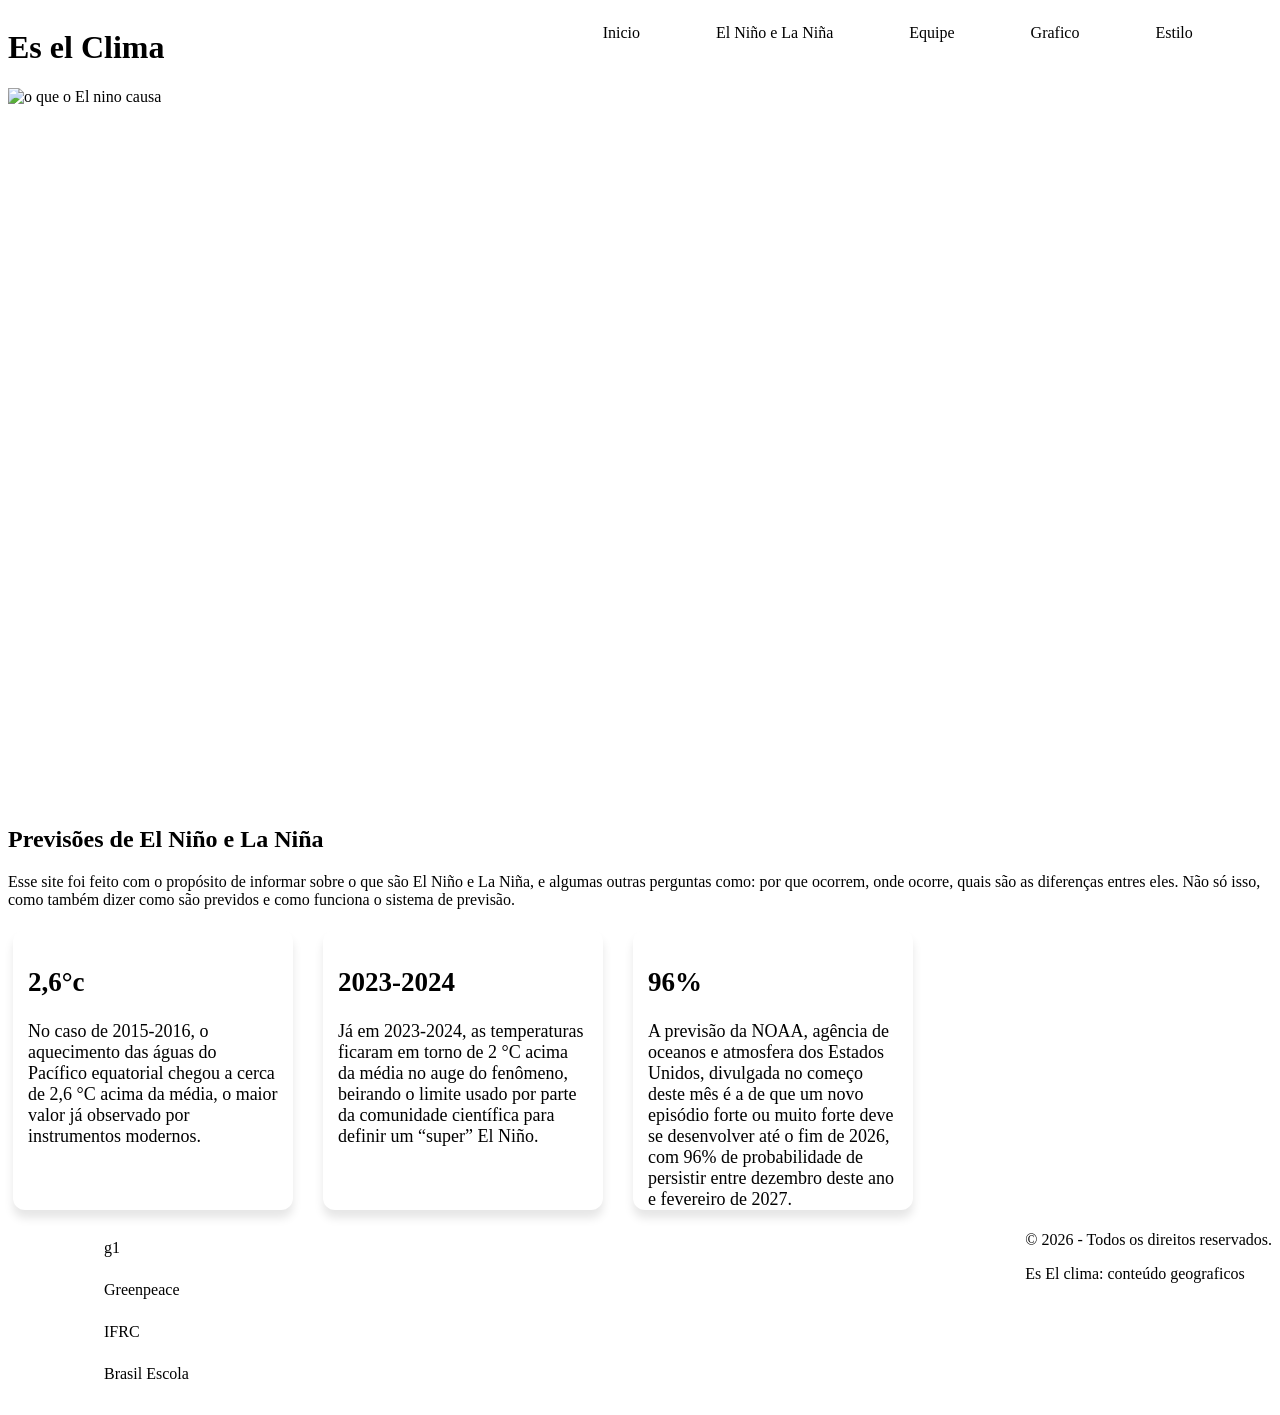
==== index.html @ b206016e "upload" ====
<!DOCTYPE html>
<html lang="pt-BR">
<head>
    <meta charset="UTF-8">
    <meta name="viewport" content="width=device-width, initial-scale=1.0">
    <title>Previsão de Fenômenos Climático</title>
    <link rel="stylesheet" href="style.css">
     <script src="index.js" defer></script>
     <link href="https://cdn.jsdelivr.net/npm/bootstrap@6.0.0-alpha.1/dist/css/bootstrap.min.css" rel="stylesheet" integrity="sha384-B/GM4XqrwHnWXNOWMbloTmrYXZg10cakYGmpfsR/bbzQ6JAJI4ihuyADKLnBgrCe" crossorigin="anonymous">
<script type="module" src="https://cdn.jsdelivr.net/npm/bootstrap@6.0.0-alpha.1/dist/js/bootstrap.bundle.min.js" integrity="sha384-1a/pXj49ZQ1aHEmrJ+gMw1otqoVsYwlEnlD8mIfY2TV03r20Y0CN7uqx1tQogjPL" crossorigin="anonymous"></script>
</head>
<body>
    <header class=" container">
        <h1>Es el Clima</h1>
        <nav >
            <ul><a href="index.html">Inicio</a>
                <a href="conteudo.html">El Niño e La Niña</a>
                <a href="equipe.html">Equipe</a>
                <a href="grafico.html">Grafico</a>
                <a href="guia.html">Estilo</a>
            </ul>
        </nav>
    </header>

    <img src="midia/fotoini.jpg" alt="o que o El nino causa">

    <aside class="container">
    </aside>

    <main class="resumo">
        <section  id="containerC" >
        </section>
    </main>


    <footer class="container">
        <nav class="roda">
         <ul>
           <a href="https://g1.globo.com/meio-ambiente/noticia/2026/05/24/quando-foi-o-ultimo-super-el-nino.ghtml" target="_blank" rel="noopener">g1</a>
           <a href="https://www.greenpeace.org/brasil/blog/super-el-nino-2026/?utm_source=google&utm_medium=grants&utm_campaign=clima&utm_content=grants_superelnino&utm_term=informar&utm_term=el%20ni%C3%B1o&utm_campaign=&utm_source=adwords&utm_medium=ppc&hsa_acc=7235609613&hsa_cam=19664562138&hsa_grp=154393105340&hsa_ad=810469438497&hsa_src=g&hsa_tgt=kwd-48894810&hsa_kw=el%20ni%C3%B1o&hsa_mt=b&hsa_net=adwords&hsa_ver=3&gad_source=1&gad_campaignid=19664562138&gbraid=0AAAAADzBjSPRrRPEooQmXYA5A3c2TYILI&gclid=CjwKCAiAzKvXBhBAEiwABLl9AgkcH08kbX6Fu6uRVzi5Yr_FcmUdh6voyNcCTqRJtJ-9PXe1ySLyURoCgbMQAvD_BwE" target="_blank" rel="noopener">Greenpeace</a>
           <a href="https://www.ifrc.org/es/articulo/el-nino-que-es-y-que-significa-para-los-desastres" target="_blank" rel="noopener">IFRC</a> 
           <a href="https://brasilescola.uol.com.br/geografia/el-nino-e-la-nina.htm#O+que+s%C3%A3o+El+Ni%C3%B1o+e+La+Ni%C3%B1a%3F" target="_blank" rel="noopener">Brasil Escola</a>
         </ul>
     </nav>
     <div class="texfim">
       <p class="textu">© 2026 - Todos os direitos reservados.</p>
       <p class="textd">Es El clima: conteúdo geograficos</p>
    </footer>
</body>
</html>
---- style.css ----
header {
    display: flex;
    justify-content: space-between; 
    align-items: start; 
    width: 95%;
    
}

nav a {
    text-decoration: none;
    color: black;
    margin-left: 40px; 
    padding: 8px 16px;
    border-radius: 50px;
    transition:background-color 0.5s ease;
}

nav a:hover {
    text-decoration: underline;
    background-color: #d1e7dd;
}

footer {
    display: flex;
    justify-content:space-between;
    width:100%;

}

.roda  a{
    text-decoration: none;
    color: black;
    display: block;
    margin-bottom: 8px; 
    padding: 8px 16px;
    border-radius: 50px;
    transition:background-color 0.5s ease;
}


.textfim p{
    display: block;
    margin-bottom: 8 px;
}


.card {
    border-radius: 12px;
    padding: 15px;
    margin: 5px;
    width: 250px;
    height: 250px;
    box-shadow: 0 8px 10px rgba(0, 0, 0, 0.1);
    transition: transform 0.9s ease, box-shadow 0.9s ease, width 0.9s ease;
    background-color:white;
    overflow: hidden;
    cursor: pointer;
    font-size: large;
}

#containerC {
    display: flex;
    flex-wrap:wrap ;
    gap: 20px;
    align-items: center;
    transition: all 0.9s ease;
}

aside {
    height:700px;
}
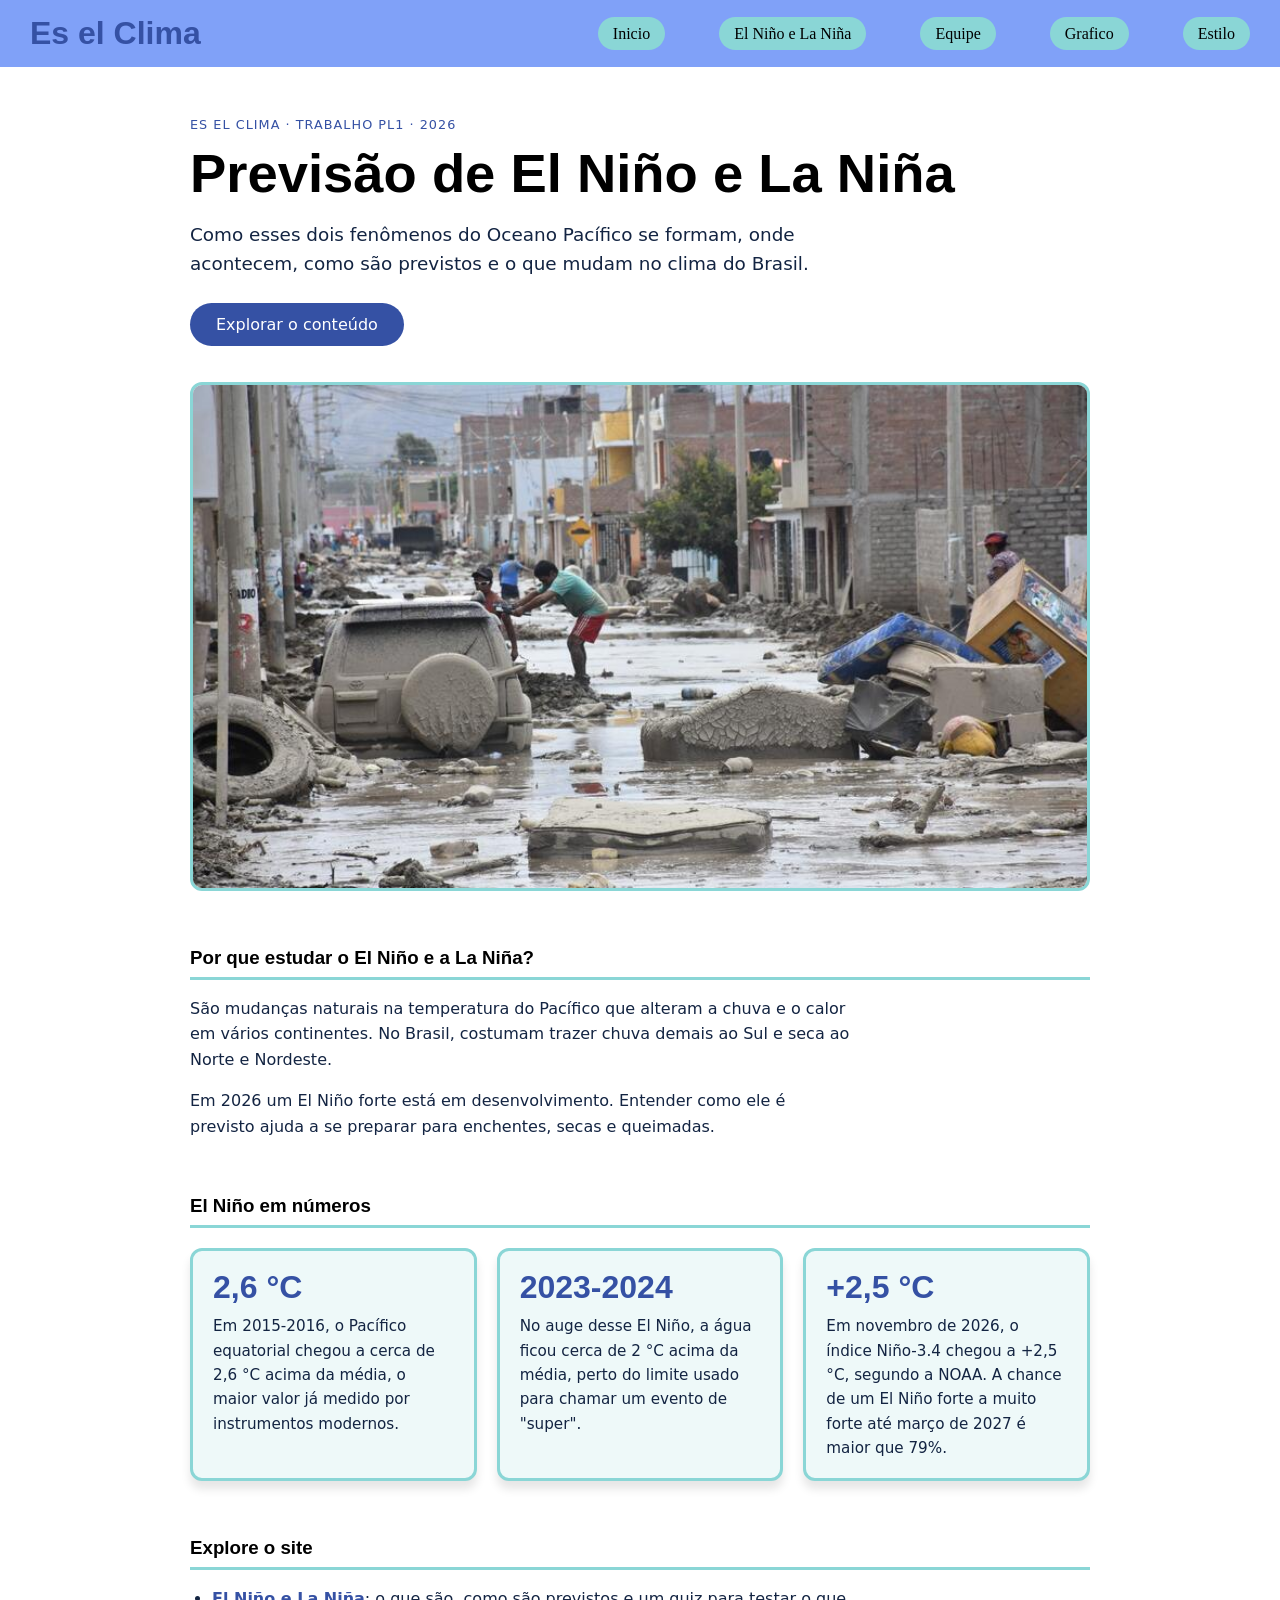
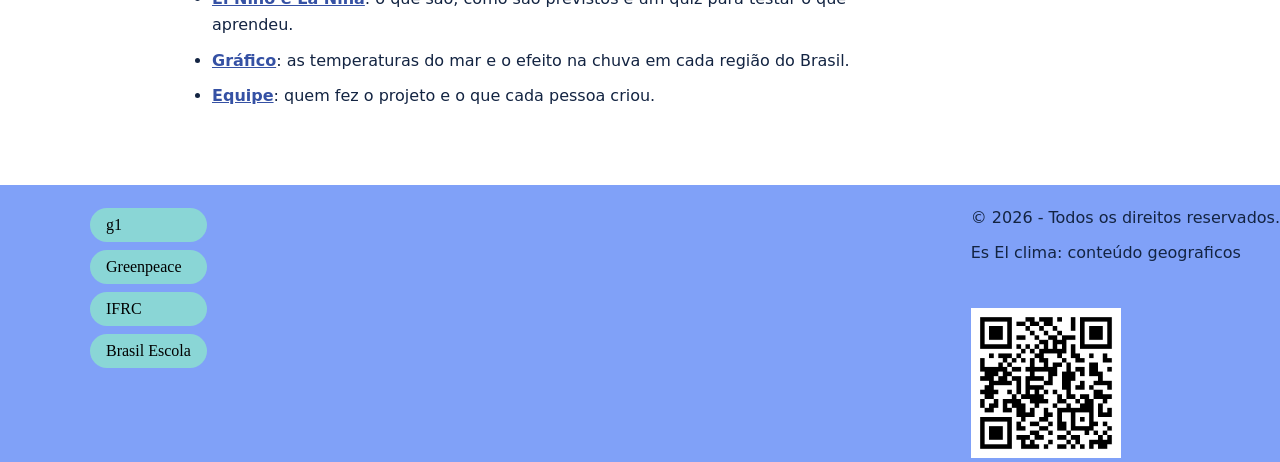
==== commit d3eeb542: "Add files via upload" ====
--- a/index.html
+++ b/index.html
@@ -1,50 +1,85 @@
-<!DOCTYPE html>
-<html lang="pt-BR">
-<head>
-    <meta charset="UTF-8">
-    <meta name="viewport" content="width=device-width, initial-scale=1.0">
-    <title>Previsão de Fenômenos Climático</title>
-    <link rel="stylesheet" href="style.css">
-     <script src="index.js" defer></script>
-     <link href="https://cdn.jsdelivr.net/npm/bootstrap@6.0.0-alpha.1/dist/css/bootstrap.min.css" rel="stylesheet" integrity="sha384-B/GM4XqrwHnWXNOWMbloTmrYXZg10cakYGmpfsR/bbzQ6JAJI4ihuyADKLnBgrCe" crossorigin="anonymous">
-<script type="module" src="https://cdn.jsdelivr.net/npm/bootstrap@6.0.0-alpha.1/dist/js/bootstrap.bundle.min.js" integrity="sha384-1a/pXj49ZQ1aHEmrJ+gMw1otqoVsYwlEnlD8mIfY2TV03r20Y0CN7uqx1tQogjPL" crossorigin="anonymous"></script>
-</head>
-<body>
-    <header class=" container">
-        <h1>Es el Clima</h1>
-        <nav >
-            <ul><a href="index.html">Inicio</a>
-                <a href="conteudo.html">El Niño e La Niña</a>
-                <a href="equipe.html">Equipe</a>
-                <a href="grafico.html">Grafico</a>
-                <a href="guia.html">Estilo</a>
-            </ul>
-        </nav>
-    </header>
-
-    <img src="midia/fotoini.jpg" alt="o que o El nino causa">
-
-    <aside class="container">
-    </aside>
-
-    <main class="resumo">
-        <section  id="containerC" >
-        </section>
-    </main>
-
-
-    <footer class="container">
-        <nav class="roda">
-         <ul>
-           <a href="https://g1.globo.com/meio-ambiente/noticia/2026/05/24/quando-foi-o-ultimo-super-el-nino.ghtml" target="_blank" rel="noopener">g1</a>
-           <a href="https://www.greenpeace.org/brasil/blog/super-el-nino-2026/?utm_source=google&utm_medium=grants&utm_campaign=clima&utm_content=grants_superelnino&utm_term=informar&utm_term=el%20ni%C3%B1o&utm_campaign=&utm_source=adwords&utm_medium=ppc&hsa_acc=7235609613&hsa_cam=19664562138&hsa_grp=154393105340&hsa_ad=810469438497&hsa_src=g&hsa_tgt=kwd-48894810&hsa_kw=el%20ni%C3%B1o&hsa_mt=b&hsa_net=adwords&hsa_ver=3&gad_source=1&gad_campaignid=19664562138&gbraid=0AAAAADzBjSPRrRPEooQmXYA5A3c2TYILI&gclid=CjwKCAiAzKvXBhBAEiwABLl9AgkcH08kbX6Fu6uRVzi5Yr_FcmUdh6voyNcCTqRJtJ-9PXe1ySLyURoCgbMQAvD_BwE" target="_blank" rel="noopener">Greenpeace</a>
-           <a href="https://www.ifrc.org/es/articulo/el-nino-que-es-y-que-significa-para-los-desastres" target="_blank" rel="noopener">IFRC</a> 
-           <a href="https://brasilescola.uol.com.br/geografia/el-nino-e-la-nina.htm#O+que+s%C3%A3o+El+Ni%C3%B1o+e+La+Ni%C3%B1a%3F" target="_blank" rel="noopener">Brasil Escola</a>
-         </ul>
-     </nav>
-     <div class="texfim">
-       <p class="textu">© 2026 - Todos os direitos reservados.</p>
-       <p class="textd">Es El clima: conteúdo geograficos</p>
-    </footer>
-</body>
-</html>+<!DOCTYPE html>
+<html lang="pt-BR">
+<head>
+    <meta charset="UTF-8">
+    <meta name="viewport" content="width=device-width, initial-scale=1.0">
+    <title>Es el Clima | Previsão de El Niño e La Niña</title>
+    <link rel="stylesheet" href="style.css">
+    <script src="index.js" defer></script>
+</head>
+<body>
+    <header>
+        <h1>Es el Clima</h1>
+        <nav>
+            <ul>
+                <a href="index.html">Inicio</a>
+                <a href="conteudo.html">El Niño e La Niña</a>
+                <a href="equipe.html">Equipe</a>
+                <a href="grafico.html">Grafico</a>
+                <a href="guia.html">Estilo</a>
+            </ul>
+        </nav>
+    </header>
+
+    <main class="inicio">
+
+        <!-- ===================== ABERTURA ===================== -->
+        <section class="i-hero">
+            <p class="i-etiqueta">Es el Clima · Trabalho PL1 · 2026</p>
+            <h2>Previsão de El Niño e La Niña</h2>
+            <p class="i-lead">
+                Como esses dois fenômenos do Oceano Pacífico se formam, onde acontecem,
+                como são previstos e o que mudam no clima do Brasil.
+            </p>
+            <a class="i-botao" href="conteudo.html">Explorar o conteúdo</a>
+            <img class="i-capa" src="midia/fotoini.jpg" alt="Rua tomada por lama e entulho depois de uma enchente">
+        </section>
+
+        <!-- ===================== POR QUE ESTUDAR ===================== -->
+        <section class="i-secao" aria-labelledby="t-porque">
+            <h3 id="t-porque">Por que estudar o El Niño e a La Niña?</h3>
+            <p>
+                São mudanças naturais na temperatura do Pacífico que alteram a chuva e o calor
+                em vários continentes. No Brasil, costumam trazer chuva demais ao Sul e seca ao
+                Norte e Nordeste.
+            </p>
+            <p>
+                Em 2026 um El Niño forte está em desenvolvimento. Entender como ele é previsto
+                ajuda a se preparar para enchentes, secas e queimadas.
+            </p>
+        </section>
+
+        <!-- ===================== NÚMEROS (montados pelo index.js) ===================== -->
+        <section class="i-secao" aria-labelledby="t-numeros">
+            <h3 id="t-numeros">El Niño em números</h3>
+            <div class="i-numeros" id="numeros"></div>
+        </section>
+
+        <!-- ===================== EXPLORE ===================== -->
+        <section class="i-secao" aria-labelledby="t-explore">
+            <h3 id="t-explore">Explore o site</h3>
+            <ul class="i-links">
+                <li><a href="conteudo.html">El Niño e La Niña</a>: o que são, como são previstos e um quiz para testar o que aprendeu.</li>
+                <li><a href="grafico.html">Gráfico</a>: as temperaturas do mar e o efeito na chuva em cada região do Brasil.</li>
+                <li><a href="equipe.html">Equipe</a>: quem fez o projeto e o que cada pessoa criou.</li>
+            </ul>
+        </section>
+    </main>
+
+    <footer>
+        <nav class="roda">
+            <ul>
+                <a href="https://g1.globo.com/meio-ambiente/noticia/2026/05/24/quando-foi-o-ultimo-super-el-nino.ghtml" target="_blank" rel="noopener">g1</a>
+                <a href="https://www.greenpeace.org/brasil/blog/super-el-nino-2026/" target="_blank" rel="noopener">Greenpeace</a>
+                <a href="https://www.ifrc.org/es/articulo/el-nino-que-es-y-que-significa-para-los-desastres" target="_blank" rel="noopener">IFRC</a>
+                <a href="https://brasilescola.uol.com.br/geografia/el-nino-e-la-nina.htm" target="_blank" rel="noopener">Brasil Escola</a>
+            </ul>
+        </nav>
+        <div class="texfim">
+            <p class="textu">© 2026 - Todos os direitos reservados.</p>
+            <p class="textd">Es El clima: conteúdo geograficos</p>
+            <img src="midia/qrcode.jpeg" alt="QR code do site" width="150" height="150">
+        </div>
+    </footer>
+</body>
+</html>
--- a/style.css
+++ b/style.css
@@ -1,74 +1,874 @@
-
-
-header {
-    display: flex;
-    justify-content: space-between; 
-    align-items: start; 
-    width: 95%;
-    
-}
-
-nav a {
-    text-decoration: none;
-    color: black;
-    margin-left: 40px; 
-    padding: 8px 16px;
-    border-radius: 50px;
-    transition:background-color 0.5s ease;
-}
-
-nav a:hover {
-    text-decoration: underline;
-    background-color: #d1e7dd;
-}
-
-footer {
-    display: flex;
-    justify-content:space-between;
-    width:100%;
-
-}
-
-.roda  a{
-    text-decoration: none;
-    color: black;
-    display: block;
-    margin-bottom: 8px; 
-    padding: 8px 16px;
-    border-radius: 50px;
-    transition:background-color 0.5s ease;
-}
-
-
-.textfim p{
-    display: block;
-    margin-bottom: 8 px;
-}
-
-
-.card {
-    border-radius: 12px;
-    padding: 15px;
-    margin: 5px;
-    width: 250px;
-    height: 250px;
-    box-shadow: 0 8px 10px rgba(0, 0, 0, 0.1);
-    transition: transform 0.9s ease, box-shadow 0.9s ease, width 0.9s ease;
-    background-color:white;
-    overflow: hidden;
-    cursor: pointer;
-    font-size: large;
-}
-
-#containerC {
-    display: flex;
-    flex-wrap:wrap ;
-    gap: 20px;
-    align-items: center;
-    transition: all 0.9s ease;
-}
-
-aside {
-    height:700px;
-}
-
+@font-face {
+    font-family: "Nofex";
+    src: local("Nofex"), url("fonts/nofex.ttf") format("truetype");
+    font-weight: normal;
+    font-style: normal;
+    font-display: swap;
+}
+
+:root {
+    color-scheme: light;
+
+    --fundo: #FFFFFF;
+    --card: #EEF9F9;
+    --texto: #132442;
+    --texto-2: #3551A4;
+    --link: #3551A4;
+    --borda: #8AD6D6;
+    --destaque: #D6E264;
+    --hover: #132442;
+
+    
+    --texto-destaque: #132442;
+
+    --fonte-texto: "Poppins", system-ui, sans-serif;
+    --fonte-titulo: "Nofex", Impact, "Arial Black", sans-serif;
+}
+
+header {
+    display: flex;
+    justify-content: space-between; 
+    align-items: center; 
+    width: 100%;
+    background-color:#80A1F8;
+    height: auto;
+    padding: 15px 30px; 
+    box-sizing: border-box;
+}
+
+H1, H2, H3, H4
+{
+  font-family: var(--fonte-titulo);
+}
+
+header h1 
+{
+    font-family: var(--fonte-titulo);
+    color: #3551A4;
+    white-space: nowrap;
+    margin: 0;
+}
+
+header h1, header nav, header ul {
+  margin: 0;
+}
+
+nav a {
+    text-decoration: none;
+    color: black;
+    margin-left: 50px; 
+    padding: 8px 15px;
+    border-radius: 50px;
+    transition:background 0.5s ease;
+    background-color: var(--borda);
+}
+
+nav a:hover {
+    text-decoration: underline;
+}
+
+footer {
+    padding-top: 7px;
+    display: flex;
+    justify-content:space-between;
+    width: 100%;
+    background-color:#80A1F8;
+}
+
+.roda  a{
+    text-decoration: none;
+    color: black;
+    display: block;
+    margin-bottom: 8px; 
+    padding: 8px 16px;
+    border-radius: 50px;
+    transition:background-color 0.5s ease;
+}
+
+
+.textfim p{
+    display: block;
+    margin-bottom: 8px;
+}
+
+p
+{
+  font-family: var(--fonte-texto);
+  color: var(--texto);
+}
+
+.card {
+    border-radius: 12px;
+    padding: 15px;
+    margin: 5px;
+    width: 250px;
+    min-height: 280px;
+    height: auto;
+    box-shadow: 0 8px 10px rgba(0, 0, 0, 0.1);
+    transition: transform 0.9s ease, box-shadow 0.9s ease, width 0.9s ease;
+    background-color:white;
+    overflow: hidden;
+    cursor: pointer;
+    font-size: large;
+}
+
+#containerC {
+    display: flex;
+    flex-wrap:wrap ;
+    gap: 20px;
+    align-items: center;
+    transition: all 0.9s ease;
+}
+
+aside {
+    height:700px;
+}
+
+main
+{   
+    background-color: var(--fundo);
+}
+
+.cardmain {
+    height: 70%;
+    width: 70%;
+    border-radius: 12px;
+    padding: 15px;
+    margin-top: 20px;
+    margin-bottom: 20px;
+    box-shadow: 0 8px 10px rgba(0, 0, 0, 0.1);
+    background-color:var(--card);
+    font-size: large;
+    border-style: solid;
+    border-color: var(--borda);
+    justify-content: center;
+    align-items: stretch;
+}
+
+.resumo {
+  display: flex;
+  flex-direction: column;
+  align-items: center;
+  width: 100%;
+  height: auto;
+  gap: 15px;
+}
+
+.cardmain p
+{
+    text-align: start ;
+}
+
+button
+{
+    background-color: var(--borda);
+}
+
+.cardmain h3, h4
+{
+    margin-bottom: 30px;
+    margin-top: 30px;
+}
+
+body {
+  margin: 0;
+  padding: 0;
+}
+
+h2, img
+{
+   
+    margin-top: 30px;
+}
+
+
+.resumo, .cardmain, #containerC {
+    height: auto !important;      /* Faz a caixa esticar para baixo quando um card quebra de linha */
+    min-height: 320px;            /* Mantém um tamanho mínimo bonito quando nenhum card está aberto */
+    padding: 25px 20px;           /* Dá respiro em cima e embaixo para o card não encostar na borda */
+    display: flex;
+    flex-wrap: wrap;              /* Permite que o 3º card desça de forma organizada ao expandir outro */
+    justify-content: center;
+    gap: 20px;
+}
+
+@media (max-width: 768px) {
+  /* === 1. CABEÇALHO E BOTÕES DE CIMA === */
+  header {
+    display: flex !important;
+    flex-direction: column !important;
+    align-items: center !important;
+    height: auto !important;
+    width: 100% !important;
+    padding: 15px 10px !important;
+    gap: 15px !important;
+  }
+
+  header nav {
+    width: 100% !important;
+  }
+
+  header nav ul {
+    display: flex !important;
+    flex-direction: column !important; /* Empilha todos os botões um abaixo do outro */
+    align-items: center !important;
+    gap: 8px !important;
+    padding: 0 !important;
+    margin: 0 !important;
+    list-style: none !important;
+  }
+
+  header nav ul a {
+    display: block !important;
+    width: 220px !important; /* Deixa todos os botões do menu do mesmo tamanho */
+    text-align: center !important;
+    padding: 10px 0 !important;
+    margin: 0 !important;
+  }
+
+  /* === 2. IMAGEM PRINCIPAL (EVITA CORTES E DISTORÇÃO) === */
+  img {
+    max-width: 100% !important;
+    width: 100% !important;
+    height: auto !important; /* Remove a altura fixa que espremia a foto */
+    object-fit: contain !important;
+  }
+
+  /* Mantém o ícone do QR Code pequeno */
+  footer img {
+    width: 120px !important;
+    height: 120px !important;
+  }
+
+  /* === 3. RODAPÉ (EMPILHA BOTÕES EM CIMA E TEXTOS EMBAIXO) === */
+  footer, .rodape, .container {
+    display: flex !important;
+    flex-direction: column !important; /* Coloca .texfim ABAIXO dos botões */
+    align-items: center !important;
+    justify-content: center !important;
+    width: 100% !important;
+    height: auto !important;
+    padding: 20px 15px !important;
+    margin: 0 !important;
+    gap: 20px !important;
+  }
+
+  .roda, .texfim {
+    width: 100% !important;
+    max-width: 100% !important;
+    margin: 0 !important;
+    padding: 0 !important;
+    display: flex !important;
+    flex-direction: column !important;
+    align-items: center !important;
+    text-align: center !important;
+  }
+
+  .roda ul {
+    display: flex !important;
+    flex-direction: column !important;
+    align-items: center !important;
+    gap: 10px !important;
+    padding: 0 !important;
+    margin: 0 !important;
+    width: 100% !important;
+  }
+
+  .roda ul a {
+    display: block !important;
+    width: 220px !important;
+    text-align: center !important;
+    padding: 10px 0 !important;
+  }
+}
+
+.opcao {
+  width: 60%;
+  max-width: 100%;
+  min-width: 0;
+  white-space: normal;      /* permite quebra de linha normal */
+  overflow-wrap: anywhere;  /* evita estouro lateral se houver palavra longa */
+  text-align: center;
+  line-height: 1.35;
+  padding: 10px 14px;
+  border-radius: 8px;
+}
+
+@media (max-width: 768px) {
+  /* 1. Faz a caixa verde-água crescer junto com os 3 cards */
+  .resumo, .cardmain, #containerC {
+    height: auto !important;
+    min-height: auto !important;
+    max-height: none !important;
+    padding: 20px 10px !important;
+    display: flex !important;
+    flex-direction: column !important;
+    align-items: center !important;
+    gap: 20px !important;
+  }
+
+  /* 2. Faz os cards brancos crescerem conforme o texto (sem cortar) */
+  #containerC > div, 
+  .cardmain > div, 
+  #containerC div {
+    width: 90% !important;
+    max-width: 340px !important;
+    height: auto !important; /* Libera a altura para o texto caber inteiro */
+    min-height: auto !important;
+    overflow: visible !important; /* Impede que o texto seja cortado */
+    padding: 20px 15px !important;
+    margin: 0 auto !important;
+  }
+
+  /* 3. Desativa o zoom exagerado do transform ao tocar no celular */
+  #containerC > div:hover,
+  .cardmain > div:hover,
+  #containerC div:hover {
+    transform: none !important;
+  }
+}
+
+/* =========================================================
+   Página conteudo.html
+   ========================================================= */
+
+.conteudo {
+    max-width: 960px;
+    margin: 0 auto;
+    padding: 10px 16px 40px;
+}
+
+.titulo-pagina {
+    margin: 30px 0 0;
+    color: var(--texto);
+}
+
+.painel {
+    background-color: var(--card);
+    border: 3px solid var(--borda);
+    border-radius: 12px;
+    padding: 24px;
+    margin: 24px 0;
+    box-shadow: 0 8px 10px rgba(0, 0, 0, 0.1);
+    font-family: var(--fonte-texto);
+    color: var(--texto);
+}
+
+.painel h3 {
+    margin: 0 0 14px;
+    color: var(--texto);
+}
+
+.painel h4 {
+    margin: 0 0 8px;
+}
+
+.painel p,
+.painel li {
+    line-height: 1.65;
+    text-align: start;
+}
+
+.painel .nota {
+    font-size: 0.9rem;
+    color: var(--texto-2);
+}
+
+/* faixa da situação atual */
+.painel-status {
+    border-color: var(--texto-2);
+}
+
+.selo {
+    display: inline-block;
+    margin: 0 0 12px;
+    padding: 4px 14px;
+    border-radius: 50px;
+    background-color: var(--destaque);
+    color: var(--texto-destaque);
+    font-size: 0.85rem;
+}
+
+.indicadores {
+    display: grid;
+    grid-template-columns: repeat(auto-fit, minmax(190px, 1fr));
+    gap: 14px;
+    margin: 18px 0;
+}
+
+.indicador {
+    background-color: #fff;
+    border: 2px solid var(--borda);
+    border-radius: 12px;
+    padding: 14px 16px;
+}
+
+.indicador strong {
+    display: block;
+    font-family: var(--fonte-titulo);
+    font-size: 2rem;
+    line-height: 1.1;
+    color: var(--texto-2);
+}
+
+.indicador span {
+    display: block;
+    margin-top: 6px;
+    font-size: 0.9rem;
+    line-height: 1.4;
+}
+
+/* El Niño x La Niña */
+.duas-colunas {
+    display: grid;
+    grid-template-columns: 1fr 1fr;
+    gap: 16px;
+    margin: 18px 0;
+}
+
+.coluna {
+    background-color: #fff;
+    border-radius: 12px;
+    padding: 6px 18px 10px;
+    border-top: 6px solid;
+}
+
+.coluna-nino { border-top-color: #E8743B; }
+.coluna-nina { border-top-color: #3551A4; }
+
+/* tabela */
+.tabela-rolavel {
+    overflow-x: auto;
+}
+
+.painel table {
+    width: 100%;
+    border-collapse: collapse;
+    background-color: #fff;
+    font-size: 0.95rem;
+}
+
+.painel caption {
+    padding: 8px 0;
+    text-align: start;
+    font-size: 0.85rem;
+    color: var(--texto-2);
+}
+
+.painel th,
+.painel td {
+    padding: 10px 12px;
+    text-align: start;
+    border-bottom: 1px solid var(--borda);
+    vertical-align: top;
+}
+
+.painel thead th {
+    background-color: var(--borda);
+}
+
+/* escala de intensidade */
+.escala {
+    list-style: none;
+    padding: 0;
+    margin: 12px 0 0;
+    display: grid;
+    grid-template-columns: repeat(auto-fit, minmax(200px, 1fr));
+    gap: 8px 16px;
+}
+
+.ponto {
+    display: inline-block;
+    width: 14px;
+    height: 14px;
+    margin-right: 8px;
+    border-radius: 50%;
+    vertical-align: middle;
+}
+
+.ponto-1 { background-color: #F6C28B; }
+.ponto-2 { background-color: #F09A5A; }
+.ponto-3 { background-color: #E8743B; }
+.ponto-4 { background-color: #B3261E; }
+
+/* etapas das ferramentas digitais */
+.painel-destaque {
+    border-color: var(--texto-2);
+}
+
+.etapas {
+    display: flex;
+    flex-wrap: wrap;
+    gap: 8px;
+    margin: 16px 0;
+}
+
+.etapa-btn {
+    border: 2px solid var(--borda);
+    border-radius: 50px;
+    padding: 8px 18px;
+    background-color: #fff;
+    color: var(--texto);
+    font-family: var(--fonte-texto);
+    transition: background-color 0.3s ease;
+}
+
+.etapa-btn:hover {
+    background-color: var(--borda);
+}
+
+.etapa-btn[aria-selected="true"] {
+    background-color: var(--destaque);
+    border-color: var(--destaque);
+    font-weight: 600;
+}
+
+.etapa-conteudo {
+    background-color: #fff;
+    border-radius: 12px;
+    border: 2px solid var(--borda);
+    padding: 8px 20px 16px;
+}
+
+.etapa-conteudo h4 {
+    margin-top: 12px;
+}
+
+.etapa-conteudo ul {
+    padding-left: 20px;
+    margin: 0 0 12px;
+}
+
+.etapa-padrao {
+    margin: 12px 0 0;
+    padding: 10px 14px;
+    border-left: 6px solid var(--destaque);
+    background-color: var(--card);
+}
+
+/* simulador */
+.simulador {
+    display: flex;
+    flex-wrap: wrap;
+    gap: 16px;
+    margin: 16px 0;
+}
+
+.simulador label {
+    display: flex;
+    flex-direction: column;
+    gap: 4px;
+    font-size: 0.9rem;
+}
+
+.simulador input {
+    width: 130px;
+    padding: 8px 10px;
+    border: 2px solid var(--borda);
+    border-radius: 8px;
+    font-size: 1.05rem;
+    font-family: var(--fonte-texto);
+    color: var(--texto);
+}
+
+.simulador input:focus-visible,
+.etapa-btn:focus-visible {
+    outline: 3px solid var(--texto-2);
+    outline-offset: 2px;
+}
+
+.medidor {
+    margin: 8px 0 4px;
+}
+
+.medidor-faixa {
+    position: relative;
+    height: 22px;
+    border-radius: 11px;
+    background: linear-gradient(90deg,
+        #3551A4 0%, #8AD6D6 36.4%,
+        #E9ECEF 36.4%, #E9ECEF 54.5%,
+        #F6C28B 54.5%, #E8743B 81.8%, #B3261E 100%);
+}
+
+.medidor-marcador {
+    position: absolute;
+    top: -6px;
+    width: 6px;
+    height: 34px;
+    margin-left: -3px;
+    border-radius: 3px;
+    background-color: var(--texto);
+    border: 2px solid #fff;
+    box-sizing: border-box;
+    transition: left 0.4s ease;
+}
+
+.medidor-rotulos {
+    position: relative;
+    display: flex;
+    justify-content: space-between;
+    margin-top: 6px;
+    font-size: 0.8rem;
+    color: var(--texto-2);
+}
+
+.sim-resultado {
+    margin: 12px 0 8px;
+    font-size: 1.1rem;
+    font-weight: 600;
+}
+
+/* regiões do Brasil */
+.regioes {
+    margin: 16px 0 0;
+}
+
+.regioes > div {
+    padding: 12px 0;
+    border-top: 2px solid var(--borda);
+}
+
+.regioes dt {
+    font-family: var(--fonte-titulo);
+    font-size: 1.1rem;
+    color: var(--texto-2);
+}
+
+.regioes dd {
+    margin: 4px 0 0;
+    line-height: 1.6;
+}
+
+/* listas */
+.lista-simples,
+.lista-links {
+    padding-left: 22px;
+    margin: 12px 0 0;
+}
+
+.lista-simples li,
+.lista-links li {
+    margin-bottom: 10px;
+}
+
+.lista-links a {
+    color: var(--link);
+}
+
+/* quiz */
+.painel .pergunta > p {
+    font-weight: 600;
+}
+
+.acoes-quiz {
+    display: flex;
+    flex-wrap: wrap;
+    gap: 10px;
+    margin-top: 10px;
+}
+
+.opcao.correta {
+    background-color: green !important;
+    border-color: green !important;
+    color: #fff !important;
+}
+
+.opcao.errada {
+    background-color: #B3261E !important;
+    border-color: #B3261E !important;
+    color: #fff !important;
+}
+
+.opcao.gabarito {
+    outline: 3px solid green;
+    outline-offset: 2px;
+}
+
+.explicacao {
+    margin: 10px 0 0;
+    padding: 8px 12px;
+    border-left: 6px solid var(--destaque);
+    background-color: #fff;
+    font-size: 0.95rem;
+}
+
+@media (max-width: 768px) {
+    .duas-colunas {
+        grid-template-columns: 1fr;
+    }
+
+    .painel {
+        padding: 18px 14px;
+    }
+
+    .opcao {
+        width: 100%;
+    }
+
+    .simulador input {
+        width: 100px;
+    }
+}
+
+/* o rodapé tinha largura 100% + padding, o que gerava rolagem horizontal no celular */
+footer {
+    box-sizing: border-box;
+}
+
+/* o zero fica a 45,5% da escala de -2,5 a +3 °C */
+.rotulo-zero {
+    position: absolute;
+    left: 45.45%;
+    transform: translateX(-50%);
+}
+
+/* =========================================================
+   Página index.html
+   ========================================================= */
+
+/* o destaque amarelo do menu antes era feito pelo index.js */
+nav a:hover {
+    background-color: var(--destaque);
+}
+
+.inicio {
+    max-width: 900px;
+    margin: 0 auto;
+    padding: 20px 20px 60px;
+    text-align: left;
+}
+
+.i-hero {
+    padding-top: 30px;
+}
+
+/* linha pequena acima do título: projeto e ano */
+.i-etiqueta {
+    margin: 0 0 12px;
+    font-size: 0.8rem;
+    letter-spacing: 0.08em;
+    text-transform: uppercase;
+    color: var(--texto-2);
+}
+
+.i-hero h2 {
+    margin: 0 0 16px;
+    font-size: clamp(2.2rem, 6vw, 3.4rem);
+    line-height: 1.1;
+}
+
+.i-lead {
+    max-width: 55ch;
+    margin: 0 0 24px;
+    font-size: 1.15rem;
+    line-height: 1.6;
+}
+
+.i-botao {
+    display: inline-block;
+    padding: 12px 26px;
+    border-radius: 50px;
+    background-color: var(--texto-2);
+    color: #ffffff;
+    font-family: var(--fonte-texto);
+    text-decoration: none;
+    transition: background-color 0.4s ease, color 0.4s ease;
+}
+
+.i-botao:hover {
+    background-color: var(--destaque);
+    color: var(--texto);
+}
+
+.i-botao:focus-visible {
+    outline: 3px solid var(--texto);
+    outline-offset: 3px;
+}
+
+.i-capa {
+    display: block;
+    width: 100%;
+    height: auto;
+    margin-top: 36px;
+    border-radius: 12px;
+    border: 3px solid var(--borda);
+    box-sizing: border-box;
+}
+
+.i-secao {
+    margin-top: 56px;
+}
+
+.i-secao > h3 {
+    margin: 0 0 12px;
+    padding-bottom: 8px;
+    border-bottom: 3px solid var(--borda);
+}
+
+.i-secao p,
+.i-secao li {
+    max-width: 65ch;
+    line-height: 1.6;
+}
+
+.i-numeros {
+    display: grid;
+    grid-template-columns: repeat(auto-fit, minmax(230px, 1fr));
+    gap: 20px;
+    margin-top: 20px;
+}
+
+.i-numero {
+    padding: 18px 20px;
+    border-radius: 12px;
+    border: 3px solid var(--borda);
+    background-color: var(--card);
+    box-shadow: 0 8px 10px rgba(0, 0, 0, 0.1);
+}
+
+.i-numero strong {
+    display: block;
+    font-family: var(--fonte-titulo);
+    font-size: 2rem;
+    color: var(--texto-2);
+}
+
+.i-numero p {
+    margin: 8px 0 0;
+    font-size: 0.95rem;
+}
+
+.i-links {
+    padding-left: 22px;
+}
+
+.i-links li {
+    margin-bottom: 10px;
+}
+
+.i-links a {
+    color: var(--link);
+    font-weight: 600;
+}
+
+@media (max-width: 768px) {
+    .inicio {
+        padding: 10px 14px 40px;
+    }
+
+    .i-botao {
+        display: block;
+        text-align: center;
+    }
+}
+
+.i-secao li {
+    font-family: var(--fonte-texto);
+    color: var(--texto);
+}
+
+/* evita rolagem horizontal em qualquer página */
+html, body {
+    overflow-x: hidden;
+}
